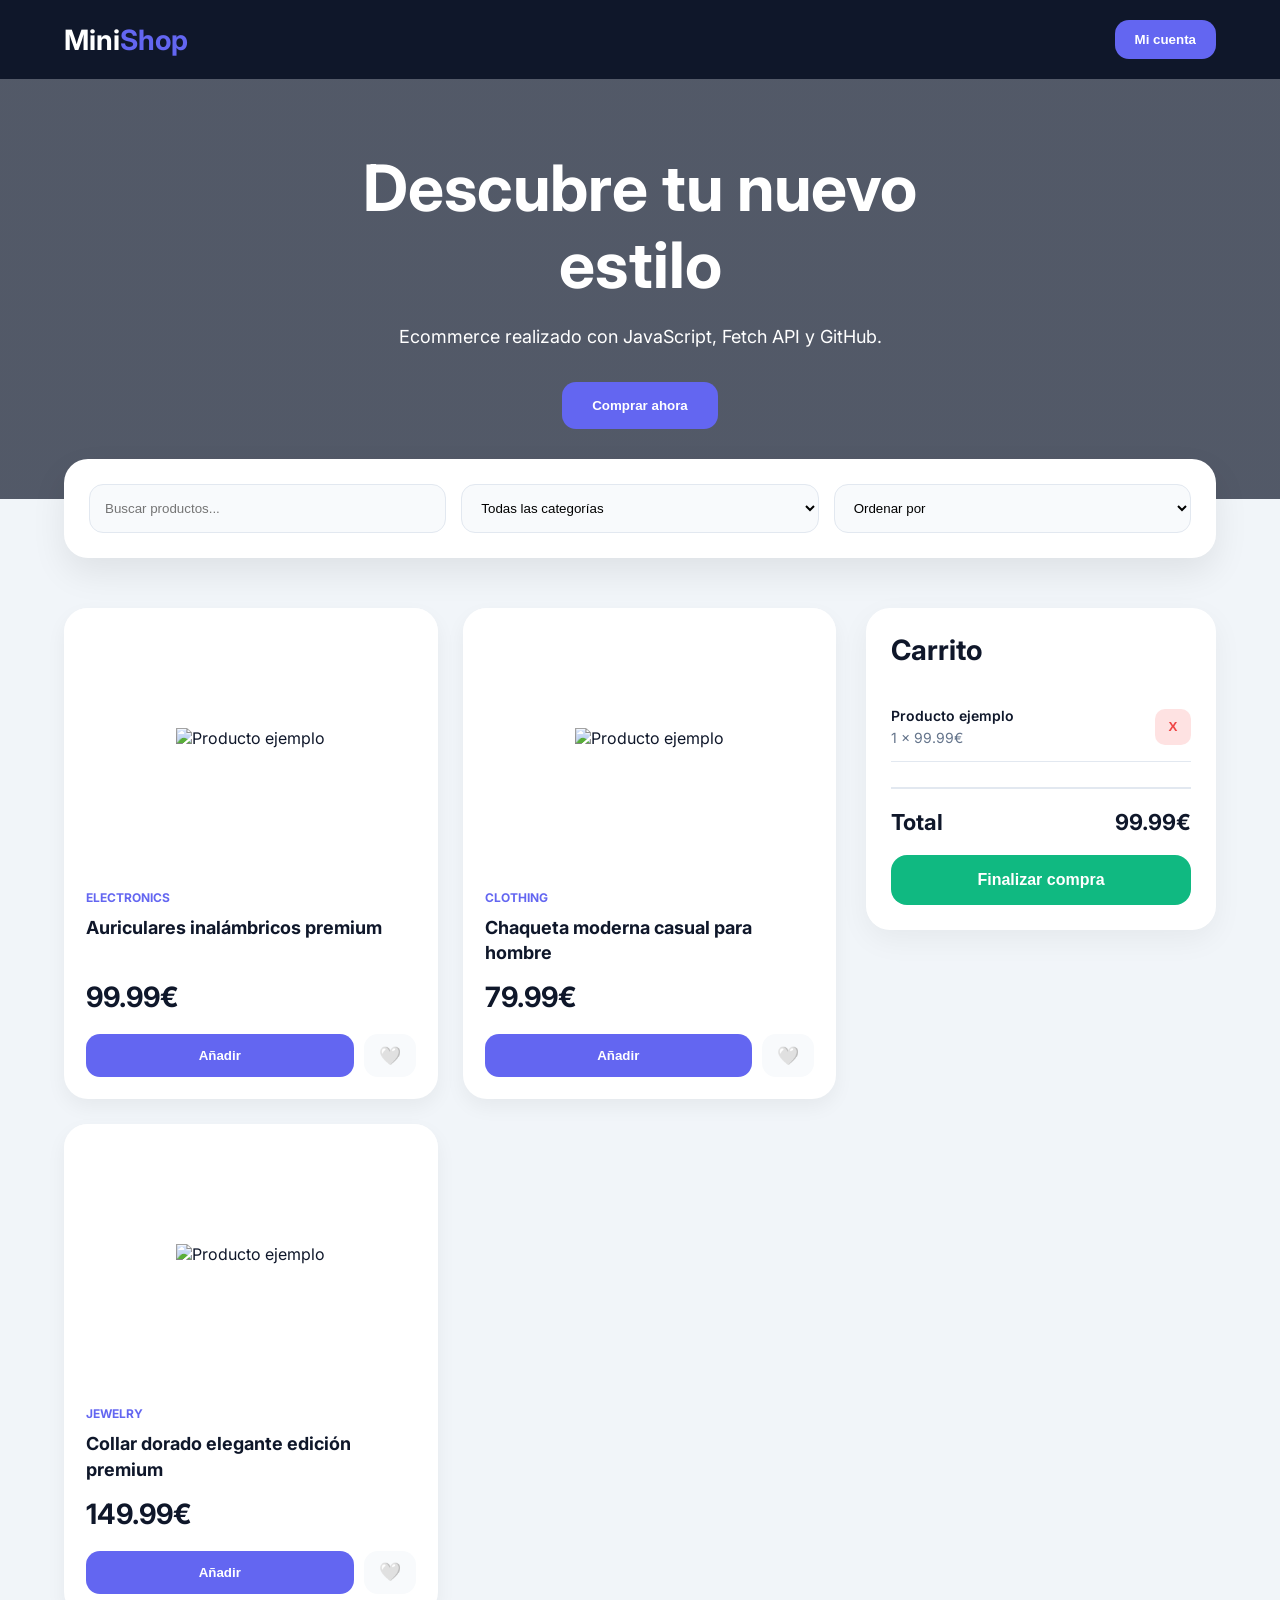
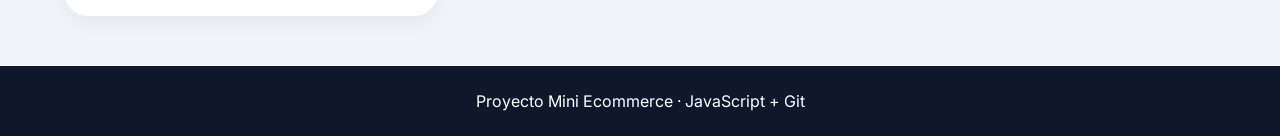
==== index.html @ 6662e686 "Empezar Proyecto Tienda" ====
<!DOCTYPE html>
<html lang="es">

<head>

  <meta charset="UTF-8">

  <meta 
    name="viewport"
    content="width=device-width, initial-scale=1.0"
  >

  <title>Mini Ecommerce</title>

  <!-- GOOGLE FONTS -->

  <link rel="preconnect" href="https://fonts.googleapis.com">

  <link 
    rel="preconnect"
    href="https://fonts.gstatic.com"
    crossorigin
  >

  <link 
    href="https://fonts.googleapis.com/css2?family=Inter:wght@300;400;500;600;700&display=swap"
    rel="stylesheet"
  >

  <!-- CSS -->

  <link rel="stylesheet" href="style.css">

</head>

<body>


  <!-- ========================================
  NAVBAR
  ========================================= -->

  <nav>

    <div class="nav-container">

      <!-- LOGO -->

      <div class="logo">

        Mini<span>Shop</span>

      </div>


      <!-- BOTONES NAV -->

      <div class="nav-actions">

        <!-- TODO:
        Abrir modal login
        -->

        <button class="cart-btn">

          Mi cuenta

        </button>

      </div>

    </div>

  </nav>



  <!-- ========================================
  HERO
  ========================================= -->

  <section class="hero">

    <div class="hero-content">

      <h1>

        Descubre tu nuevo estilo

      </h1>

      <p>

        Ecommerce realizado con JavaScript,
        Fetch API y GitHub.

      </p>

      <button>

        Comprar ahora

      </button>

    </div>

  </section>



  <!-- ========================================
  FILTROS
  ========================================= -->

  <section class="controls">

    <div class="controls-box">

      <!-- TODO:
      Buscador productos
      -->

      <input
        type="text"
        id="searchInput"
        placeholder="Buscar productos..."
      >


      <!-- TODO:
      Filtro categorías
      -->

      <select id="categoryFilter">

        <option value="all">

          Todas las categorías

        </option>

      </select>


      <!-- TODO:
      Ordenaciones
      -->

      <select id="sortSelect">

        <option value="default">

          Ordenar por

        </option>

        <option value="priceAsc">

          Precio ↑

        </option>

        <option value="priceDesc">

          Precio ↓

        </option>

        <option value="az">

          A-Z

        </option>

        <option value="za">

          Z-A

        </option>

      </select>

    </div>

  </section>



  <!-- ========================================
  MAIN
  ========================================= -->

  <main class="main-layout">



    <!-- ========================================
    PRODUCTOS
    ========================================= -->

    <section
      class="products-grid"
      id="productsContainer"
    >

      <!-- ========================================
      CARD EJEMPLO 1
      ========================================= -->

      <article class="product-card">

        <div class="product-image">

          <img
            src="https://fakestoreapi.com/img/81fPKd-2AYL._AC_SL1500_.jpg"
            alt="Producto ejemplo"
          >

        </div>

        <div class="product-info">

          <p class="product-category">

            electronics

          </p>

          <h3 class="product-title">

            Auriculares inalámbricos premium

          </h3>

          <p class="product-price">

            99.99€

          </p>

          <div class="card-actions">

            <button class="add-btn">

              Añadir

            </button>

            <button class="fav-btn">

              🤍

            </button>

          </div>

        </div>

      </article>



      <!-- ========================================
      CARD EJEMPLO 2
      ========================================= -->

      <article class="product-card">

        <div class="product-image">

          <img
            src="https://fakestoreapi.com/img/71li-ujtlUL._AC_UX679_.jpg"
            alt="Producto ejemplo"
          >

        </div>

        <div class="product-info">

          <p class="product-category">

            clothing

          </p>

          <h3 class="product-title">

            Chaqueta moderna casual para hombre

          </h3>

          <p class="product-price">

            79.99€

          </p>

          <div class="card-actions">

            <button class="add-btn">

              Añadir

            </button>

            <button class="fav-btn">

              🤍

            </button>

          </div>

        </div>

      </article>



      <!-- ========================================
      CARD EJEMPLO 3
      ========================================= -->

      <article class="product-card">

        <div class="product-image">

          <img
            src="https://fakestoreapi.com/img/61U7T1koQqL._AC_SX679_.jpg"
            alt="Producto ejemplo"
          >

        </div>

        <div class="product-info">

          <p class="product-category">

            jewelry

          </p>

          <h3 class="product-title">

            Collar dorado elegante edición premium

          </h3>

          <p class="product-price">

            149.99€

          </p>

          <div class="card-actions">

            <button class="add-btn">

              Añadir

            </button>

            <button class="fav-btn">

              🤍

            </button>

          </div>

        </div>

      </article>

    </section>



    <!-- ========================================
    CARRITO
    ========================================= -->

    <aside class="cart-panel">

      <h2>

        Carrito

      </h2>


      <!-- TODO:
      Pintar carrito dinámicamente
      -->

      <div id="cartContainer">

        <!-- EJEMPLO ITEM -->

        <div class="cart-item">

          <div class="cart-item-info">

            <p class="cart-item-title">

              Producto ejemplo

            </p>

            <p class="cart-item-price">

              1 x 99.99€

            </p>

          </div>

          <button class="remove-btn">

            X

          </button>

        </div>

      </div>


      <!-- TOTAL -->

      <div class="cart-total">

        <span>

          Total

        </span>

        <span id="cartTotal">

          99.99€

        </span>

      </div>


      <!-- TODO:
      Vaciar carrito / checkout
      -->

      <button class="checkout-btn">

        Finalizar compra

      </button>

    </aside>

  </main>



  <!-- ========================================
  MODAL LOGIN
  ========================================= -->

  <div 
    class="login-modal hidden"
    id="loginModal"
  >

    <div class="login-box">

      <!-- BOTÓN CERRAR -->

      <button
        class="close-login"
        id="closeLogin"
      >

        ✕

      </button>


      <!-- TÍTULO -->

      <h2>

        Iniciar sesión

      </h2>


      <p>

        Accede a tu cuenta

      </p>


      <!-- FORM LOGIN -->

      <form id="loginForm">

        <input
          type="text"
          id="username"
          placeholder="Usuario"
          required
        >

        <input
          type="password"
          id="password"
          placeholder="Contraseña"
          required
        >

        <button type="submit">

          Entrar

        </button>

      </form>

    </div>

  </div>



  <!-- ========================================
  FOOTER
  ========================================= -->

  <footer>

    <p>

      Proyecto Mini Ecommerce · JavaScript + Git

    </p>

  </footer>



  <!-- JAVASCRIPT -->

  <script src="app.js"></script>

</body>
</html>
---- style.css ----
/* ========================================
RESET
======================================== */

*{
  margin:0;
  padding:0;
  box-sizing:border-box;
}


/* ========================================
VARIABLES
======================================== */

:root{

  --bg:#f1f5f9;

  --white:#ffffff;

  --text:#0f172a;

  --muted:#64748b;

  --primary:#6366f1;

  --primary-hover:#4f46e5;

  --success:#10b981;

  --danger:#ef4444;

  --border:#e2e8f0;

}


/* ========================================
BODY
======================================== */

body{

  font-family:'Inter', sans-serif;

  background:var(--bg);

  color:var(--text);

}


/* ========================================
NAVBAR
======================================== */

nav{

  position:sticky;

  top:0;

  z-index:100;

  background:#0f172a;

  padding:20px 0;

}


.nav-container{

  width:90%;

  max-width:1400px;

  margin:auto;

  display:flex;

  justify-content:space-between;

  align-items:center;

}


.logo{

  font-size:28px;

  font-weight:700;

  color:white;

}


.logo span{

  color:var(--primary);

}


.nav-actions{

  display:flex;

  gap:15px;

}


.cart-btn{

  border:none;

  background:var(--primary);

  color:white;

  padding:12px 20px;

  border-radius:14px;

  cursor:pointer;

  font-weight:600;

  transition:0.3s;

}


.cart-btn:hover{

  background:var(--primary-hover);

}


/* ========================================
HERO
======================================== */

.hero{

  height:420px;

  background:
  linear-gradient(
    rgba(15,23,42,0.7),
    rgba(15,23,42,0.7)
  ),

  url("https://images.unsplash.com/photo-1523381210434-271e8be1f52b?q=80&w=1400&auto=format&fit=crop");

  background-size:cover;

  background-position:center;

  display:flex;

  justify-content:center;

  align-items:center;

  text-align:center;

  color:white;

  padding:20px;

}


.hero-content{

  max-width:700px;

}


.hero h1{

  font-size:64px;

  margin-bottom:20px;

}


.hero p{

  font-size:18px;

  line-height:1.6;

  margin-bottom:30px;

}


.hero button{

  border:none;

  background:var(--primary);

  color:white;

  padding:16px 30px;

  border-radius:14px;

  cursor:pointer;

  font-weight:600;

  transition:0.3s;

}


.hero button:hover{

  background:var(--primary-hover);

}


/* ========================================
FILTROS
======================================== */

.controls{

  width:90%;

  max-width:1400px;

  margin:auto;

  margin-top:-40px;

  position:relative;

  z-index:20;

}


.controls-box{

  background:white;

  border-radius:24px;

  padding:25px;

  display:flex;

  gap:15px;

  flex-wrap:wrap;

  box-shadow:0 15px 35px rgba(0,0,0,0.08);

}


.controls input,
.controls select{

  flex:1;

  min-width:220px;

  padding:15px;

  border-radius:14px;

  border:1px solid var(--border);

  background:#f8fafc;

  outline:none;

}


/* ========================================
MAIN LAYOUT
======================================== */

.main-layout{

  width:90%;

  max-width:1400px;

  margin:50px auto;

  display:grid;

  grid-template-columns:1fr 350px;

  gap:30px;

}


/* ========================================
PRODUCTOS
======================================== */

.products-grid{

  display:grid;

  grid-template-columns:
  repeat(auto-fit, minmax(260px,1fr));

  gap:25px;

}


/* ========================================
CARD PRODUCTO
======================================== */

.product-card{

  background:white;

  border-radius:24px;

  overflow:hidden;

  transition:0.3s;

  box-shadow:0 8px 20px rgba(0,0,0,0.05);

}


.product-card:hover{

  transform:translateY(-8px);

  box-shadow:0 20px 40px rgba(0,0,0,0.08);

}


.product-image{

  height:260px;

  background:white;

  display:flex;

  justify-content:center;

  align-items:center;

  padding:30px;

}


.product-image img{

  max-width:100%;

  max-height:100%;

  object-fit:contain;

}


.product-info{

  padding:22px;

}


.product-category{

  font-size:12px;

  text-transform:uppercase;

  color:var(--primary);

  margin-bottom:10px;

  font-weight:700;

}


.product-title{

  font-size:18px;

  margin-bottom:15px;

  line-height:1.4;

  min-height:50px;

}


.product-price{

  font-size:28px;

  font-weight:700;

  margin-bottom:20px;

}


.card-actions{

  display:flex;

  gap:10px;

}


/* ========================================
BOTONES CARD
======================================== */

.add-btn{

  flex:1;

  border:none;

  background:var(--primary);

  color:white;

  padding:14px;

  border-radius:14px;

  cursor:pointer;

  font-weight:600;

  transition:0.3s;

}


.add-btn:hover{

  background:var(--primary-hover);

}


.fav-btn{

  width:52px;

  border:none;

  border-radius:14px;

  background:#f8fafc;

  cursor:pointer;

  font-size:18px;

  transition:0.3s;

}


.fav-btn:hover{

  background:#fee2e2;

}


/* ========================================
CARRITO
======================================== */

.cart-panel{

  background:white;

  border-radius:24px;

  padding:25px;

  height:fit-content;

  position:sticky;

  top:100px;

  box-shadow:0 10px 30px rgba(0,0,0,0.05);

}


.cart-panel h2{

  margin-bottom:25px;

  font-size:28px;

}


.cart-item{

  display:flex;

  justify-content:space-between;

  align-items:center;

  padding:15px 0;

  border-bottom:1px solid var(--border);

}


.cart-item-info{

  flex:1;

}


.cart-item-title{

  font-size:14px;

  font-weight:600;

  margin-bottom:5px;

}


.cart-item-price{

  color:var(--muted);

  font-size:14px;

}


.remove-btn{

  width:36px;

  height:36px;

  border:none;

  border-radius:10px;

  background:#fee2e2;

  color:var(--danger);

  cursor:pointer;

  font-weight:bold;

}


.cart-total{

  margin-top:25px;

  padding-top:20px;

  border-top:2px solid var(--border);

  display:flex;

  justify-content:space-between;

  font-size:22px;

  font-weight:700;

}


/* ========================================
CHECKOUT BUTTON
======================================== */

.checkout-btn{

  width:100%;

  margin-top:20px;

  border:none;

  background:var(--success);

  color:white;

  padding:16px;

  border-radius:16px;

  cursor:pointer;

  font-size:16px;

  font-weight:600;

}


/* ========================================
LOGIN MODAL
======================================== */

.login-modal{

  position:fixed;

  inset:0;

  background:rgba(0,0,0,0.6);

  display:flex;

  justify-content:center;

  align-items:center;

  z-index:999;

}


.login-modal.hidden{

  display:none;

}


.login-box{

  width:100%;

  max-width:420px;

  background:white;

  padding:40px;

  border-radius:28px;

  position:relative;

}


.login-box h2{

  font-size:34px;

  margin-bottom:10px;

}


.login-box p{

  color:var(--muted);

  margin-bottom:25px;

}


.login-box form{

  display:flex;

  flex-direction:column;

  gap:15px;

}


.login-box input{

  padding:16px;

  border-radius:14px;

  border:1px solid var(--border);

  background:#f8fafc;

  outline:none;

}


.login-box button[type="submit"]{

  border:none;

  background:var(--primary);

  color:white;

  padding:16px;

  border-radius:14px;

  cursor:pointer;

  font-weight:600;

}


.close-login{

  position:absolute;

  top:15px;

  right:15px;

  width:38px;

  height:38px;

  border:none;

  border-radius:10px;

  background:#f1f5f9;

  cursor:pointer;

}


/* ========================================
FOOTER
======================================== */

footer{

  margin-top:50px;

  background:#0f172a;

  color:white;

  text-align:center;

  padding:25px;

}


/* ========================================
RESPONSIVE
======================================== */

@media(max-width:1100px){

  .main-layout{

    grid-template-columns:1fr;

  }

}


@media(max-width:768px){

  .hero h1{

    font-size:42px;

  }

}
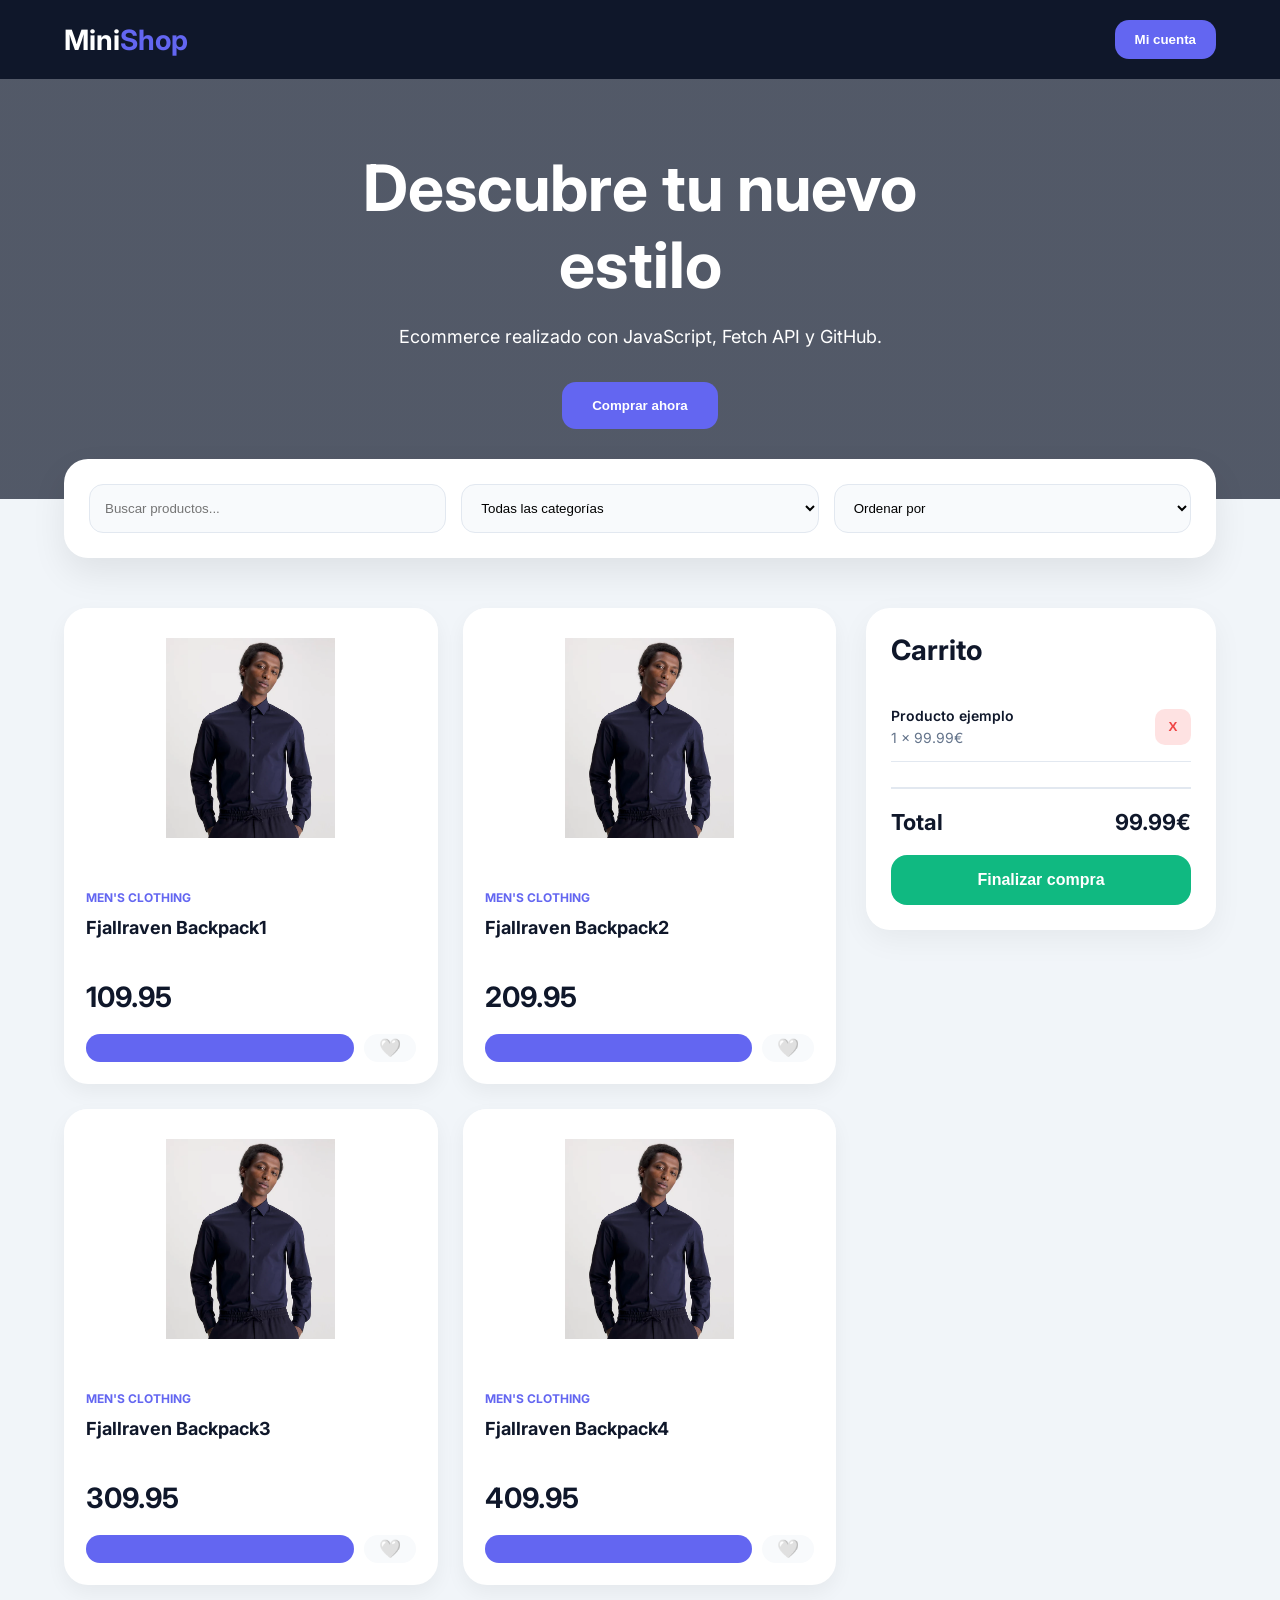
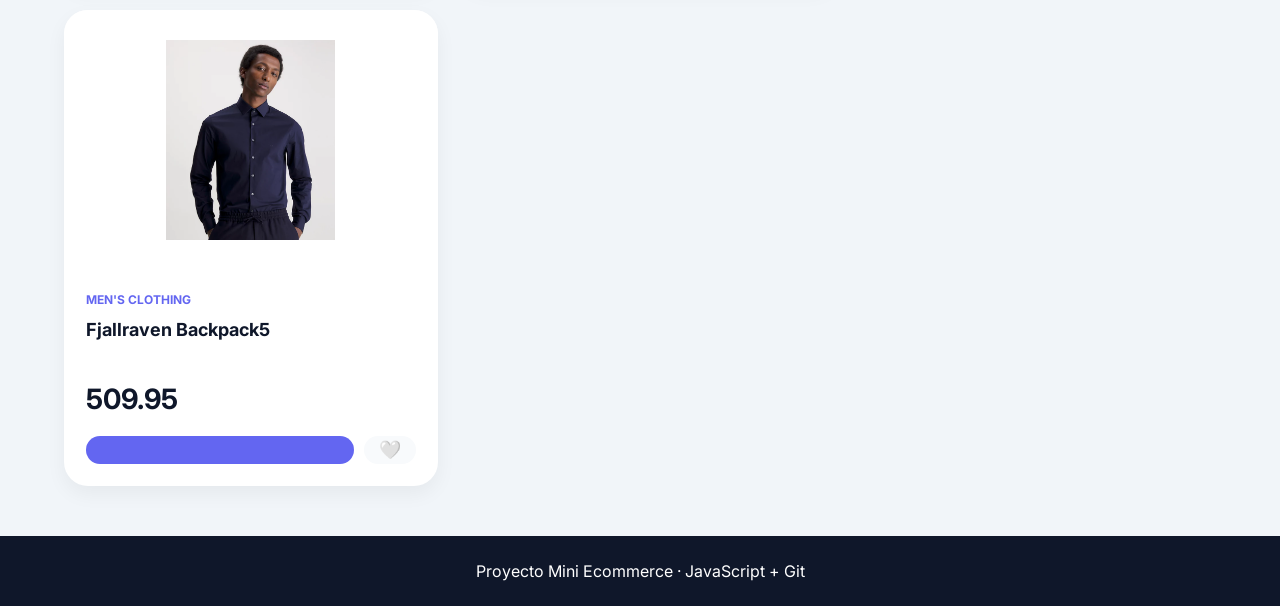
==== commit d648a51d: "visualizar cards" ====
--- a/index.html
+++ b/index.html
@@ -203,174 +203,6 @@
       id="productsContainer"
     >
 
-      <!-- ========================================
-      CARD EJEMPLO 1
-      ========================================= -->
-
-      <article class="product-card">
-
-        <div class="product-image">
-
-          <img
-            src="https://fakestoreapi.com/img/81fPKd-2AYL._AC_SL1500_.jpg"
-            alt="Producto ejemplo"
-          >
-
-        </div>
-
-        <div class="product-info">
-
-          <p class="product-category">
-
-            electronics
-
-          </p>
-
-          <h3 class="product-title">
-
-            Auriculares inalámbricos premium
-
-          </h3>
-
-          <p class="product-price">
-
-            99.99€
-
-          </p>
-
-          <div class="card-actions">
-
-            <button class="add-btn">
-
-              Añadir
-
-            </button>
-
-            <button class="fav-btn">
-
-              🤍
-
-            </button>
-
-          </div>
-
-        </div>
-
-      </article>
-
-
-
-      <!-- ========================================
-      CARD EJEMPLO 2
-      ========================================= -->
-
-      <article class="product-card">
-
-        <div class="product-image">
-
-          <img
-            src="https://fakestoreapi.com/img/71li-ujtlUL._AC_UX679_.jpg"
-            alt="Producto ejemplo"
-          >
-
-        </div>
-
-        <div class="product-info">
-
-          <p class="product-category">
-
-            clothing
-
-          </p>
-
-          <h3 class="product-title">
-
-            Chaqueta moderna casual para hombre
-
-          </h3>
-
-          <p class="product-price">
-
-            79.99€
-
-          </p>
-
-          <div class="card-actions">
-
-            <button class="add-btn">
-
-              Añadir
-
-            </button>
-
-            <button class="fav-btn">
-
-              🤍
-
-            </button>
-
-          </div>
-
-        </div>
-
-      </article>
-
-
-
-      <!-- ========================================
-      CARD EJEMPLO 3
-      ========================================= -->
-
-      <article class="product-card">
-
-        <div class="product-image">
-
-          <img
-            src="https://fakestoreapi.com/img/61U7T1koQqL._AC_SX679_.jpg"
-            alt="Producto ejemplo"
-          >
-
-        </div>
-
-        <div class="product-info">
-
-          <p class="product-category">
-
-            jewelry
-
-          </p>
-
-          <h3 class="product-title">
-
-            Collar dorado elegante edición premium
-
-          </h3>
-
-          <p class="product-price">
-
-            149.99€
-
-          </p>
-
-          <div class="card-actions">
-
-            <button class="add-btn">
-
-              Añadir
-
-            </button>
-
-            <button class="fav-btn">
-
-              🤍
-
-            </button>
-
-          </div>
-
-        </div>
-
-      </article>
 
     </section>
 
@@ -549,8 +381,8 @@
 
 
   <!-- JAVASCRIPT -->
-
-  <script src="app.js"></script>
-
+ <script src="datos.js"></script>
+  <script src="main.js"></script>
+ 
 </body>
 </html>
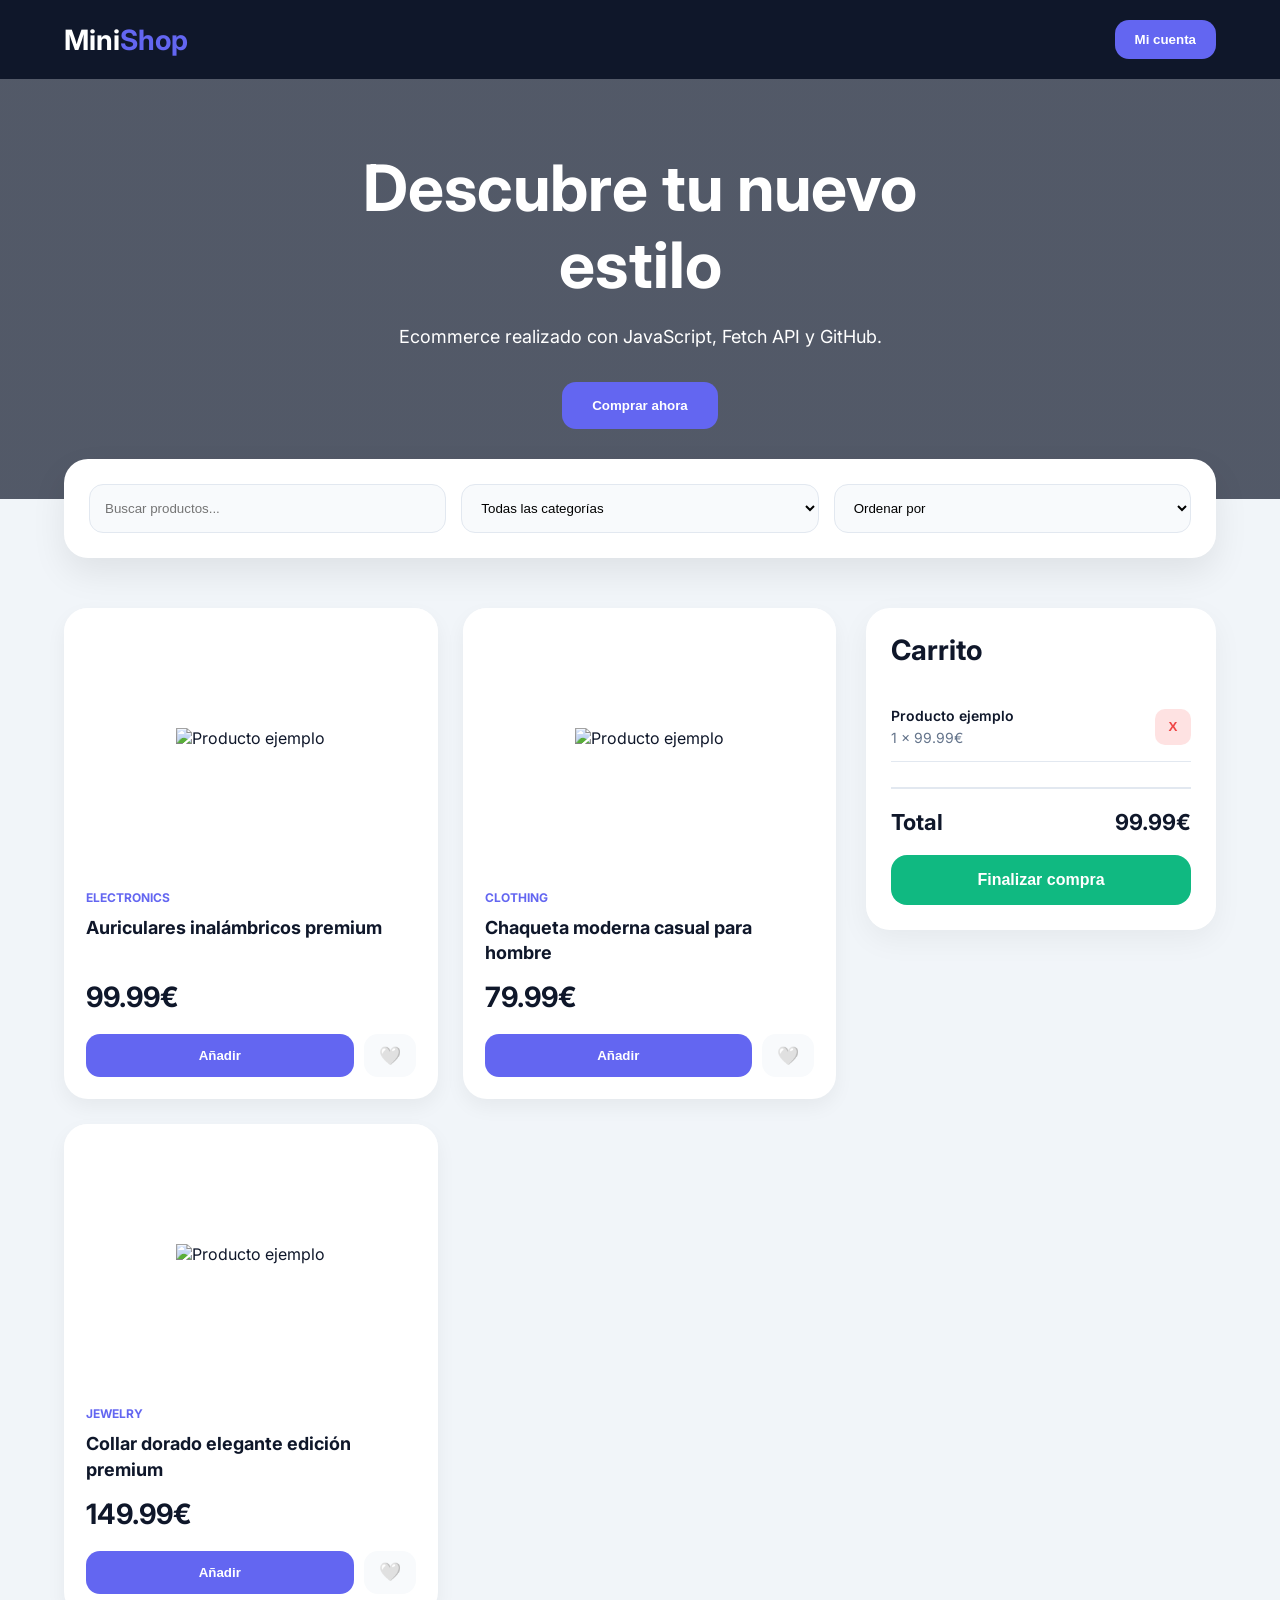
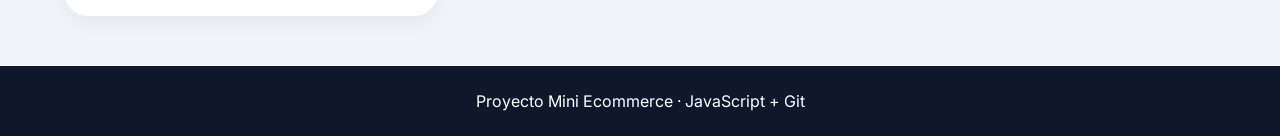
==== commit 4e90a936: "Empezar Proyecto Tienda" ====
--- a/index.html
+++ b/index.html
@@ -203,6 +203,174 @@
       id="productsContainer"
     >
 
+      <!-- ========================================
+      CARD EJEMPLO 1
+      ========================================= -->
+
+      <article class="product-card">
+
+        <div class="product-image">
+
+          <img
+            src="https://fakestoreapi.com/img/81fPKd-2AYL._AC_SL1500_.jpg"
+            alt="Producto ejemplo"
+          >
+
+        </div>
+
+        <div class="product-info">
+
+          <p class="product-category">
+
+            electronics
+
+          </p>
+
+          <h3 class="product-title">
+
+            Auriculares inalámbricos premium
+
+          </h3>
+
+          <p class="product-price">
+
+            99.99€
+
+          </p>
+
+          <div class="card-actions">
+
+            <button class="add-btn">
+
+              Añadir
+
+            </button>
+
+            <button class="fav-btn">
+
+              🤍
+
+            </button>
+
+          </div>
+
+        </div>
+
+      </article>
+
+
+
+      <!-- ========================================
+      CARD EJEMPLO 2
+      ========================================= -->
+
+      <article class="product-card">
+
+        <div class="product-image">
+
+          <img
+            src="https://fakestoreapi.com/img/71li-ujtlUL._AC_UX679_.jpg"
+            alt="Producto ejemplo"
+          >
+
+        </div>
+
+        <div class="product-info">
+
+          <p class="product-category">
+
+            clothing
+
+          </p>
+
+          <h3 class="product-title">
+
+            Chaqueta moderna casual para hombre
+
+          </h3>
+
+          <p class="product-price">
+
+            79.99€
+
+          </p>
+
+          <div class="card-actions">
+
+            <button class="add-btn">
+
+              Añadir
+
+            </button>
+
+            <button class="fav-btn">
+
+              🤍
+
+            </button>
+
+          </div>
+
+        </div>
+
+      </article>
+
+
+
+      <!-- ========================================
+      CARD EJEMPLO 3
+      ========================================= -->
+
+      <article class="product-card">
+
+        <div class="product-image">
+
+          <img
+            src="https://fakestoreapi.com/img/61U7T1koQqL._AC_SX679_.jpg"
+            alt="Producto ejemplo"
+          >
+
+        </div>
+
+        <div class="product-info">
+
+          <p class="product-category">
+
+            jewelry
+
+          </p>
+
+          <h3 class="product-title">
+
+            Collar dorado elegante edición premium
+
+          </h3>
+
+          <p class="product-price">
+
+            149.99€
+
+          </p>
+
+          <div class="card-actions">
+
+            <button class="add-btn">
+
+              Añadir
+
+            </button>
+
+            <button class="fav-btn">
+
+              🤍
+
+            </button>
+
+          </div>
+
+        </div>
+
+      </article>
 
     </section>
 
@@ -381,8 +549,8 @@
 
 
   <!-- JAVASCRIPT -->
- <script src="datos.js"></script>
+
   <script src="main.js"></script>
- 
+
 </body>
 </html>
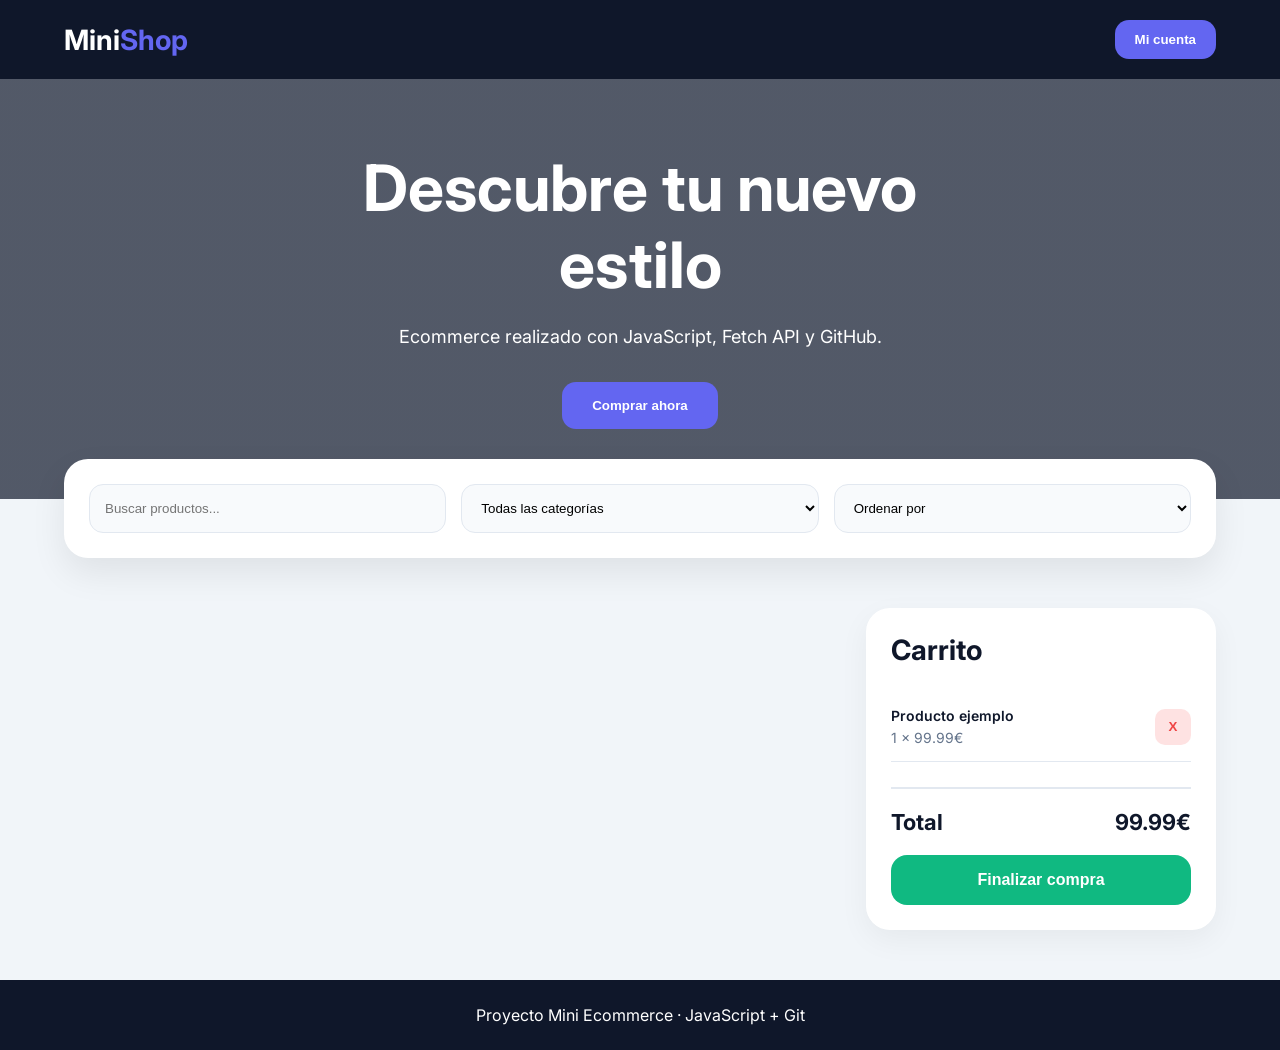
==== commit c194efb9: "problemas de merge en proyecto" ====
--- a/index.html
+++ b/index.html
@@ -203,174 +203,6 @@
       id="productsContainer"
     >
 
-      <!-- ========================================
-      CARD EJEMPLO 1
-      ========================================= -->
-
-      <article class="product-card">
-
-        <div class="product-image">
-
-          <img
-            src="https://fakestoreapi.com/img/81fPKd-2AYL._AC_SL1500_.jpg"
-            alt="Producto ejemplo"
-          >
-
-        </div>
-
-        <div class="product-info">
-
-          <p class="product-category">
-
-            electronics
-
-          </p>
-
-          <h3 class="product-title">
-
-            Auriculares inalámbricos premium
-
-          </h3>
-
-          <p class="product-price">
-
-            99.99€
-
-          </p>
-
-          <div class="card-actions">
-
-            <button class="add-btn">
-
-              Añadir
-
-            </button>
-
-            <button class="fav-btn">
-
-              🤍
-
-            </button>
-
-          </div>
-
-        </div>
-
-      </article>
-
-
-
-      <!-- ========================================
-      CARD EJEMPLO 2
-      ========================================= -->
-
-      <article class="product-card">
-
-        <div class="product-image">
-
-          <img
-            src="https://fakestoreapi.com/img/71li-ujtlUL._AC_UX679_.jpg"
-            alt="Producto ejemplo"
-          >
-
-        </div>
-
-        <div class="product-info">
-
-          <p class="product-category">
-
-            clothing
-
-          </p>
-
-          <h3 class="product-title">
-
-            Chaqueta moderna casual para hombre
-
-          </h3>
-
-          <p class="product-price">
-
-            79.99€
-
-          </p>
-
-          <div class="card-actions">
-
-            <button class="add-btn">
-
-              Añadir
-
-            </button>
-
-            <button class="fav-btn">
-
-              🤍
-
-            </button>
-
-          </div>
-
-        </div>
-
-      </article>
-
-
-
-      <!-- ========================================
-      CARD EJEMPLO 3
-      ========================================= -->
-
-      <article class="product-card">
-
-        <div class="product-image">
-
-          <img
-            src="https://fakestoreapi.com/img/61U7T1koQqL._AC_SX679_.jpg"
-            alt="Producto ejemplo"
-          >
-
-        </div>
-
-        <div class="product-info">
-
-          <p class="product-category">
-
-            jewelry
-
-          </p>
-
-          <h3 class="product-title">
-
-            Collar dorado elegante edición premium
-
-          </h3>
-
-          <p class="product-price">
-
-            149.99€
-
-          </p>
-
-          <div class="card-actions">
-
-            <button class="add-btn">
-
-              Añadir
-
-            </button>
-
-            <button class="fav-btn">
-
-              🤍
-
-            </button>
-
-          </div>
-
-        </div>
-
-      </article>
 
     </section>
 
@@ -549,8 +381,8 @@
 
 
   <!-- JAVASCRIPT -->
-
+ <script src="datos.js"></script>
   <script src="main.js"></script>
-
+ 
 </body>
 </html>
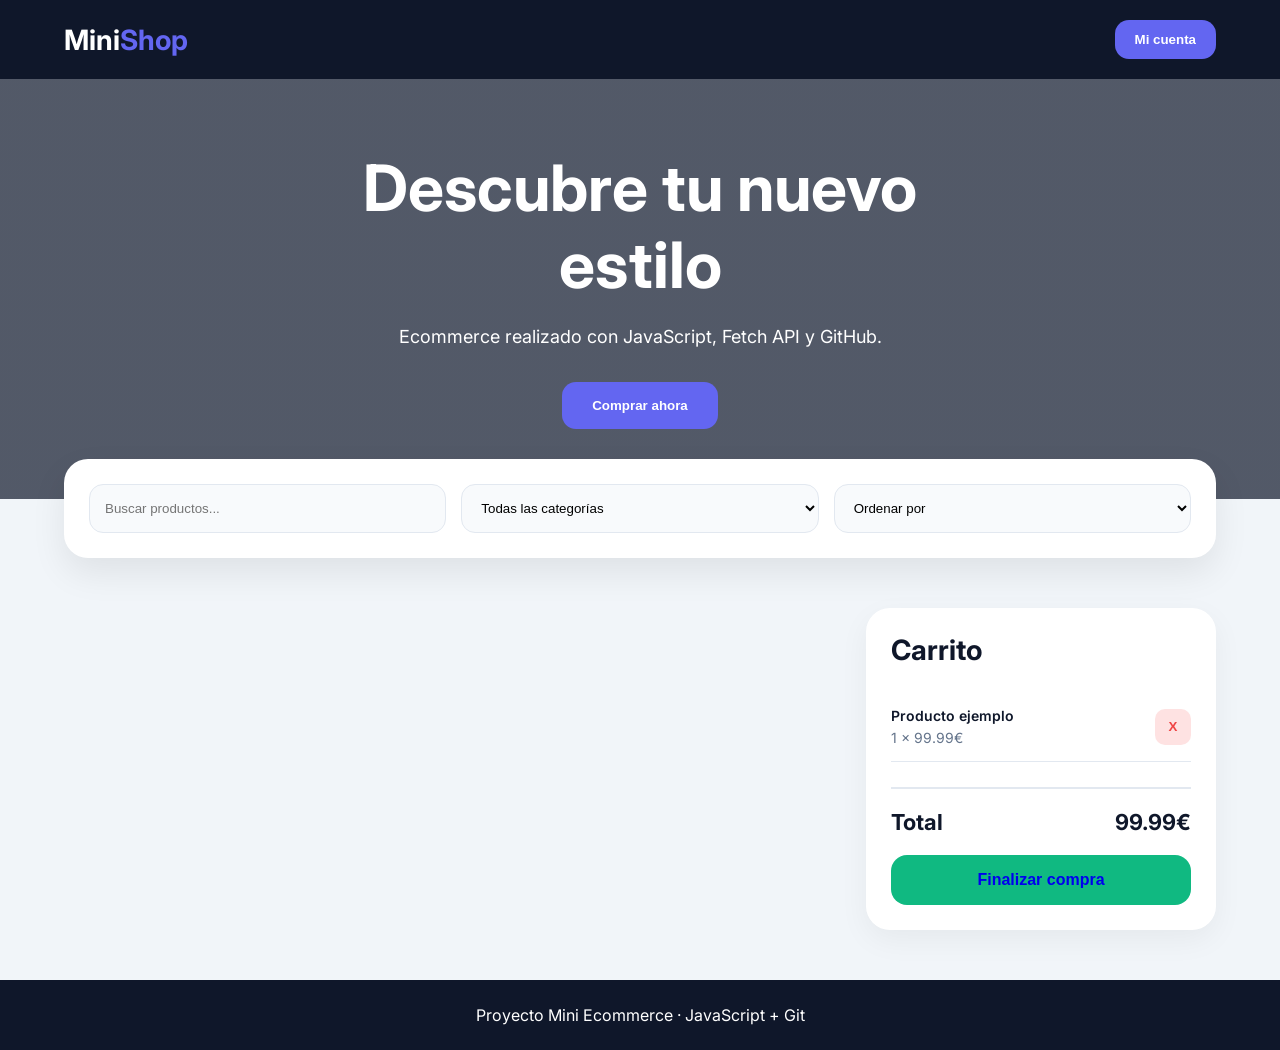
==== commit ddbf503d: "pagina carrito sin terminar" ====
--- a/index.html
+++ b/index.html
@@ -5,10 +5,7 @@
 
   <meta charset="UTF-8">
 
-  <meta 
-    name="viewport"
-    content="width=device-width, initial-scale=1.0"
-  >
+  <meta name="viewport" content="width=device-width, initial-scale=1.0">
 
   <title>Mini Ecommerce</title>
 
@@ -16,16 +13,9 @@
 
   <link rel="preconnect" href="https://fonts.googleapis.com">
 
-  <link 
-    rel="preconnect"
-    href="https://fonts.gstatic.com"
-    crossorigin
-  >
-
-  <link 
-    href="https://fonts.googleapis.com/css2?family=Inter:wght@300;400;500;600;700&display=swap"
-    rel="stylesheet"
-  >
+  <link rel="preconnect" href="https://fonts.gstatic.com" crossorigin>
+
+  <link href="https://fonts.googleapis.com/css2?family=Inter:wght@300;400;500;600;700&display=swap" rel="stylesheet">
 
   <!-- CSS -->
 
@@ -66,7 +56,9 @@
           Mi cuenta
 
         </button>
-
+        <button class="logout-btn hidden">
+          ⏼
+        </button>
       </div>
 
     </div>
@@ -120,11 +112,7 @@
       Buscador productos
       -->
 
-      <input
-        type="text"
-        id="searchInput"
-        placeholder="Buscar productos..."
-      >
+      <input type="text" id="searchInput" placeholder="Buscar productos...">
 
 
       <!-- TODO:
@@ -198,10 +186,7 @@
     PRODUCTOS
     ========================================= -->
 
-    <section
-      class="products-grid"
-      id="productsContainer"
-    >
+    <section class="products-grid" id="productsContainer">
 
 
     </section>
@@ -283,7 +268,7 @@
 
       <button class="checkout-btn">
 
-        Finalizar compra
+        <a href="carrito.html">Finalizar compra</a>
 
       </button>
 
@@ -297,19 +282,13 @@
   MODAL LOGIN
   ========================================= -->
 
-  <div 
-    class="login-modal hidden"
-    id="loginModal"
-  >
+  <div class="login-modal hidden" id="loginModal">
 
     <div class="login-box">
 
       <!-- BOTÓN CERRAR -->
 
-      <button
-        class="close-login"
-        id="closeLogin"
-      >
+      <button class="close-login" id="closeLogin">
 
         ✕
 
@@ -336,19 +315,9 @@
 
       <form id="loginForm">
 
-        <input
-          type="text"
-          id="username"
-          placeholder="Usuario"
-          required
-        >
-
-        <input
-          type="password"
-          id="password"
-          placeholder="Contraseña"
-          required
-        >
+        <input type="text" id="username" placeholder="Usuario" required>
+
+        <input type="password" id="password" placeholder="Contraseña" required>
 
         <button type="submit">
 
@@ -381,8 +350,9 @@
 
 
   <!-- JAVASCRIPT -->
- <script src="datos.js"></script>
+  <script src="datos.js"></script>
   <script src="main.js"></script>
- 
+
 </body>
+
 </html>
--- a/style.css
+++ b/style.css
@@ -8,7 +8,13 @@
   box-sizing:border-box;
 }
 
-
+a {
+    text-decoration: none; /* Quita subrayado */
+}
+
+a:visited {
+    color: inherit;
+}
 /* ========================================
 VARIABLES
 ======================================== */
@@ -134,6 +140,28 @@
 
 }
 
+
+.logout-btn{
+
+  border:none;
+
+  background:var(--primary);
+
+  color:rgb(206, 2, 2);
+
+  padding:12px 20px;
+
+  border-radius:14px;
+
+  cursor:pointer;
+
+  font-weight:10;
+
+  font-size: large;
+
+  transition:0.3s;
+
+}
 
 .cart-btn:hover{
 
@@ -672,6 +700,9 @@
 
 }
 
+.logout-btn.hidden{
+  display: none;
+}
 
 .login-box{
 
